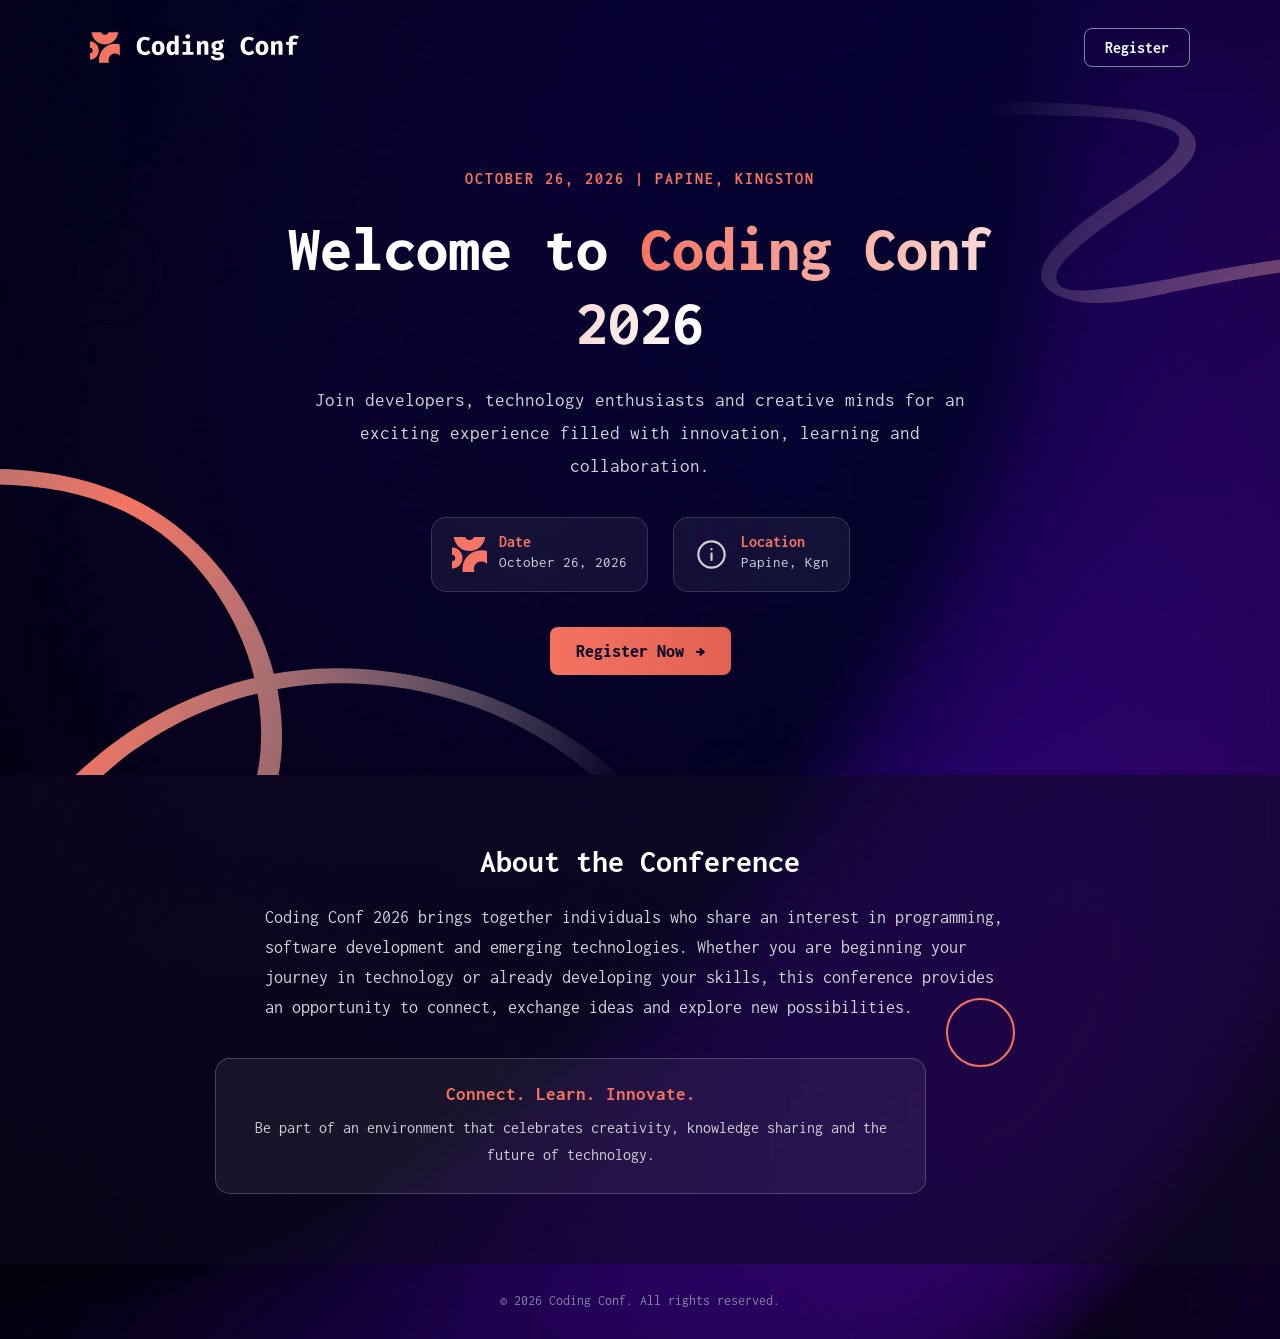
==== index.html @ 29a4d884 "IA#2 Codes and Assets" ====
<!DOCTYPE html>
<html lang="en">
<head>
    <meta charset="UTF-8">
    <meta name="viewport" content="width=device-width, initial-scale=1.0">

    <meta name="description" content="Register for Coding Conf 2026 in Papine, Kingston.">

    <title>Coding Conf 2026 | Home</title>

    <link rel="icon" type="image/png" href="../assets/images/favicon-32x32.png">
    <link href="css/style.css" rel="stylesheet">

    <link rel="preconnect" href="https://fonts.googleapis.com">
    <link rel="preconnect" href="https://fonts.gstatic.com" crossorigin>
    <link href="https://fonts.googleapis.com/css2?family=Inconsolata:wght@400;500;700;800&display=swap" rel="stylesheet">
</head>

<body class="home-page">

    <header class="site-header">
        <nav class="navbar" aria-label="Main navigation">

            <a href="index.html" class="brand">
                <img src="../assets/images/logo-full.svg" alt="Coding Conf logo">
            </a>

            <a href="login.html" class="nav-link">Register</a>

        </nav>
    </header>


    <main>

        <section class="hero-section">

            <img
                src="../assets/images/pattern-squiggly-line-top.svg"
                alt=""
                class="top-decoration"
                aria-hidden="true"
            >

            <div class="hero-content">

                <p class="eyebrow">OCTOBER 26, 2026 | PAPINE, KINGSTON</p>

                <h1>
                    Welcome to
                    <span class="gradient-text">Coding Conf 2026</span>
                </h1>

                <p class="hero-description">
                    Join developers, technology enthusiasts and creative
                    minds for an exciting experience filled with innovation,
                    learning and collaboration.
                </p>

                <div class="event-details">

                    <div class="event-detail">
                        <img src="../assets/images/logo-mark.svg" alt="" aria-hidden="true">
                        <div>
                            <h2>Date</h2>
                            <p>October 26, 2026</p>
                        </div>
                    </div>

                    <div class="event-detail">
                        <img src="../assets/images/icon-info.svg" alt="" aria-hidden="true">
                        <div>
                            <h2>Location</h2>
                            <p>Papine, Kgn</p>
                        </div>
                    </div>

                </div>

                <a href="login.html" class="primary-button">
                    Register Now
                    <span aria-hidden="true">&rarr;</span>
                </a>

            </div>

            <img
                src="../assets/images/pattern-squiggly-line-bottom-desktop.svg"
                alt=""
                class="bottom-decoration desktop-decoration"
                aria-hidden="true"
            >

            <img
                src="../assets/images/pattern-squiggly-line-bottom-mobile-tablet.svg"
                alt=""
                class="bottom-decoration mobile-decoration"
                aria-hidden="true"
            >

        </section>


        <section class="about-section">

            <div class="about-content">

                <h2>About the Conference</h2>

                <p class="about-description">
                    Coding Conf 2026 brings together individuals who share
                    an interest in programming, software development and
                    emerging technologies.

                    Whether you are beginning your journey in technology
                    or already developing your skills, this conference
                    provides an opportunity to connect, exchange ideas
                    and explore new possibilities.
                </p>

                <div class="about-highlight">
                    <h3>Connect. Learn. Innovate.</h3>
                    <p>
                        Be part of an environment that celebrates creativity,
                        knowledge sharing and the future of technology.
                    </p>
                </div>

            </div>

        </section>

    </main>


    <footer class="site-footer">

        <p>&copy; 2026 Coding Conf. All rights reserved.</p>

    </footer>

</body>
</html>
---- css/style.css ----
:root {

    --neutral-0: hsl(0, 0%, 100%);
    --neutral-300: hsl(252, 6%, 83%);
    --neutral-500: hsl(245, 15%, 58%);
    --neutral-700: hsl(245, 19%, 35%);
    --neutral-900: hsl(248, 70%, 10%);

    --orange-500: hsl(7, 88%, 67%);
    --orange-700: hsl(7, 71%, 60%);

    --background: var(--neutral-900);
    --text-color: var(--neutral-0);
    --muted-text: var(--neutral-300);

    --font-family: "Inconsolata", monospace;

    --small-radius: 8px;
    --medium-radius: 15px;
    --large-radius: 22px;

    --transition: 0.3s ease;

    --content-width: 1100px;
}



* {
    margin: 0;
    padding: 0;
    box-sizing: border-box;
}

html {
    scroll-behavior: smooth;
}

body {

    min-height: 100vh;

    font-family: var(--font-family);

    color: var(--text-color);

    background-color: var(--background);

    background-image: url("../assets/images/background-desktop.png");

    background-position: center;

    background-size: cover;

    background-repeat: no-repeat;

    overflow-x: hidden;

    display: flex;

    flex-direction: column;
}

img {
    max-width: 100%;
    display: block;
}

a {
    color: inherit;
    text-decoration: none;
}

button,
input {
    font: inherit;
}

button,
a {
    -webkit-tap-highlight-color: transparent;
}

main {
    flex: 1;
}

::selection {
    background: var(--orange-500);
    color: var(--neutral-900);
}


/* 3. ACCESSIBILITY */

:focus-visible {

    outline: 3px solid var(--orange-500);

    outline-offset: 5px;
}

.skip-link {

    position: absolute;

    left: -9999px;

    top: 10px;

    background: var(--neutral-0);

    color: var(--neutral-900);

    padding: 12px;

    z-index: 1000;
}

.skip-link:focus {
    left: 10px;
}



.site-header {

    width: 100%;

    padding: 28px 6%;
}

.navbar {

    max-width: var(--content-width);

    margin: 0 auto;

    display: flex;

    align-items: center;

    justify-content: space-between;

    gap: 20px;
}

.brand img {

    width: 210px;

    height: auto;
}

.nav-link {

    padding: 10px 20px;

    border: 1px solid rgba(255, 255, 255, 0.5);

    border-radius: var(--small-radius);

    color: var(--neutral-0);

    font-weight: 700;

    transition: var(--transition);
}

.nav-link:hover {

    background: rgba(255, 255, 255, 0.12);

    border-color: var(--orange-500);

    color: var(--orange-500);
}


/* 5. TYPOGRAPHY */

h1,
h2,
h3,
p {
    overflow-wrap: break-word;
}

h1 {

    font-size: clamp(2.1rem, 5vw, 4rem);

    line-height: 1.15;

    font-weight: 800;
}

h2 {
    font-size: clamp(1.5rem, 3vw, 2rem);
}

p {
    line-height: 1.7;
}

.gradient-text {

    background: linear-gradient(
        90deg,
        var(--orange-500),
        var(--neutral-0)
    );

    background-clip: text;

    -webkit-background-clip: text;

    color: transparent;
}


/* 6. BUTTONS */

.primary-button {

    display: inline-flex;

    justify-content: center;

    align-items: center;

    gap: 12px;

    padding: 15px 26px;

    background: linear-gradient(
        90deg,
        var(--orange-500),
        var(--orange-700)
    );

    color: var(--neutral-900);

    border: none;

    border-radius: var(--small-radius);

    font-size: 1.1rem;

    font-weight: 800;

    cursor: pointer;

    transition: transform var(--transition),
                box-shadow var(--transition);
}

.primary-button:hover {

    transform: translateY(-3px);

    box-shadow: 0 10px 25px rgba(251, 103, 86, 0.3);
}

.primary-button:active {
    transform: scale(0.98);
}

.secondary-button {

    display: inline-flex;

    align-items: center;

    justify-content: center;

    padding: 14px 22px;

    border: 1px solid var(--neutral-300);

    border-radius: var(--small-radius);

    transition: var(--transition);
}

.secondary-button:hover {

    background: rgba(255, 255, 255, 0.12);

    border-color: var(--orange-500);
}

.hero-section::before {

    content: "";

    position: absolute;

    top: 18%;

    left: 4%;

    width: 110px;

    height: 110px;

    background: url("../assets/images/pattern-circle.svg")
                center / contain no-repeat;

    opacity: 0.65;

    pointer-events: none;
}

.about-highlight {

    position: relative;

    overflow: hidden;
}

.about-highlight::after {

    content: "";

    position: absolute;

    right: 0;

    bottom: 0;

    width: 100px;

    height: 100px;

    background: url("../assets/images/pattern-lines.svg")
                center / contain no-repeat;

    opacity: 0.35;

    pointer-events: none;
}



.home-page {
    position: relative;
}

.hero-section {

    position: relative;

    width: 100%;

    min-height: 620px;

    padding: 70px 6% 100px;

    display: flex;

    justify-content: center;

    align-items: center;

    text-align: center;

    overflow: hidden;
}

.hero-content {

    position: relative;

    z-index: 2;

    max-width: 850px;

    width: 100%;
}

.eyebrow {

    color: var(--orange-500);

    font-weight: 700;

    letter-spacing: 2px;

    margin-bottom: 20px;
}

.hero-content h1 {
    margin-bottom: 25px;
}

.hero-description {

    max-width: 650px;

    margin: 0 auto 35px;

    color: var(--neutral-300);

    font-size: clamp(1rem, 2vw, 1.2rem);
}

.event-details {

    display: flex;

    justify-content: center;

    flex-wrap: wrap;

    gap: 25px;

    margin-bottom: 35px;
}

.event-detail {

    display: flex;

    align-items: center;

    gap: 12px;

    text-align: left;

    padding: 15px 20px;

    background: rgba(255, 255, 255, 0.06);

    border: 1px solid rgba(255, 255, 255, 0.15);

    border-radius: var(--medium-radius);
}

.event-detail img {

    width: 35px;

    height: 35px;

    object-fit: contain;
}

.event-detail h2 {

    font-size: 1rem;

    color: var(--orange-500);
}

.event-detail p {

    color: var(--neutral-300);

    font-size: 0.95rem;
}

.top-decoration {

    position: absolute;

    top: 0;

    right: 0;

    width: 35%;

    max-width: 450px;

    opacity: 0.7;

    pointer-events: none;
}

.bottom-decoration {

    position: absolute;

    bottom: 0;

    left: 0;

    width: 55%;

    max-width: 650px;

    pointer-events: none;
}

.mobile-decoration {
    display: none;
}


/* About section */

.about-section {

    padding: 70px 6%;

    background: rgba(15, 10, 35, 0.55);
}

.about-content {

    max-width: 850px;

    margin: 0 auto;

    text-align: center;
}

.about-content h2 {

    margin-bottom: 25px;
}

.about-description {

    color: var(--neutral-300);

    font-size: 1.1rem;

    text-align: left;

    max-width: 750px;

    margin: 0 auto 35px;
}


.about-description::after {

    content: "";

    float: right;

    width: 65px;

    height: 65px;

    margin: 5px 0 10px 20px;

    border: 2px solid var(--orange-500);

    border-radius: 50%;

    shape-outside: circle();
}

.about-highlight {

    padding: 25px;

    border: 1px solid rgba(255, 255, 255, 0.2);

    border-radius: var(--medium-radius);

    background: rgba(255, 255, 255, 0.06);
}

.about-highlight h3 {

    color: var(--orange-500);

    margin-bottom: 10px;
}

.about-highlight p {
    color: var(--neutral-300);
}



.registration-main {

    width: 100%;

    padding: 35px 20px 80px;
}

.registration-section {

    width: 100%;

    max-width: 570px;

    margin: 0 auto;
}

.page-heading {

    text-align: center;

    margin-bottom: 40px;
}

.page-heading h1 {

    font-size: clamp(2rem, 5vw, 3rem);

    margin-bottom: 18px;
}

.page-heading p {

    color: var(--neutral-300);

    font-size: 1.05rem;
}


/* Form layout */

#registrationForm {

    display: flex;

    flex-direction: column;

    gap: 23px;
}

.form-group {

    display: flex;

    flex-direction: column;

    gap: 10px;
}

.form-group label {

    font-size: 1.15rem;

    font-weight: 700;
}

.form-group input:not([type="file"]) {

    width: 100%;

    padding: 15px;

    color: var(--neutral-0);

    background: rgba(255, 255, 255, 0.08);

    border: 1px solid var(--neutral-500);

    border-radius: var(--small-radius);

    outline: none;

    transition: border var(--transition),
                background var(--transition);
}

.form-group input::placeholder {
    color: var(--neutral-500);
}

.form-group input:focus {

    border-color: var(--orange-500);

    background: rgba(255, 255, 255, 0.13);
}



.upload-container {

    border: 2px dashed var(--neutral-500);

    border-radius: var(--medium-radius);

    background: rgba(255, 255, 255, 0.06);

    transition: var(--transition);
}

.upload-container:hover,
.upload-container:focus-within {

    border-color: var(--orange-500);

    background: rgba(255, 255, 255, 0.1);
}

.upload-label {

    min-height: 165px;

    padding: 25px;

    display: flex;

    flex-direction: column;

    justify-content: center;

    align-items: center;

    gap: 10px;

    text-align: center;

    cursor: pointer;
}

.upload-label img {

    width: 45px;

    height: 45px;

    padding: 8px;

    border-radius: 10px;

    background: rgba(255, 255, 255, 0.1);
}

.upload-label span {
    font-weight: 700;
}

.upload-subtext {

    color: var(--neutral-300);

    font-size: 0.9rem;

    font-weight: 400 !important;
}

/* Visually hide file input while retaining keyboard access. */

#avatar {

    position: absolute;

    width: 1px;

    height: 1px;

    padding: 0;

    margin: -1px;

    overflow: hidden;

    clip: rect(0, 0, 0, 0);

    white-space: nowrap;

    border: 0;
}

.upload-container:has(#avatar:focus-visible) {

    outline: 3px solid var(--orange-500);

    outline-offset: 5px;
}

.upload-info {

    display: flex;

    align-items: center;

    gap: 8px;

    color: var(--neutral-300);

    font-size: 0.85rem;
}

.upload-info img {

    width: 17px;

    height: 17px;
}



.preview-container {

    display: flex;

    align-items: center;

    gap: 12px;

    padding: 12px;

    border-radius: var(--small-radius);

    background: rgba(255, 255, 255, 0.08);
}

.preview-container[hidden] {
    display: none;
}

.preview-container img {

    width: 50px;

    height: 50px;

    border-radius: 10px;

    object-fit: cover;
}

.preview-container span {

    color: var(--neutral-300);

    overflow-wrap: anywhere;
}


/* Validation errors */

.error-message {

    min-height: 18px;

    color: #ff9b91;

    font-size: 0.9rem;

    font-weight: 700;
}

.form-group.has-error input:not([type="file"]) {

    border-color: #ff786e;

    background: rgba(255, 100, 100, 0.08);
}

.form-group.has-error .upload-container {

    border-color: #ff786e;
}

.form-footer {

    text-align: center;

    color: var(--neutral-300);

    font-size: 0.95rem;
}

.form-footer a {

    color: var(--orange-500);

    text-decoration: underline;
}

.submit-button {
    width: 100%;
}



.ticket-main {

    width: 100%;

    padding: 35px 20px 80px;
}

.confirmation-section {

    max-width: 850px;

    margin: 0 auto;

    text-align: center;
}

.confirmation-heading {

    margin-bottom: 45px;
}

.confirmation-heading h1 {

    font-size: clamp(2rem, 5vw, 3.5rem);

    margin-bottom: 12px;
}

.confirmation-heading p {

    color: var(--neutral-300);
}

.confirmation-heading #readyMessage {

    font-size: 1.4rem;

    color: var(--orange-500);

    font-weight: 700;
}

.confirmation-description {

    margin-top: 15px;
}


/* Glassmorphism ticket */

.ticket-card {

    position: relative;

    width: 100%;

    max-width: 750px;

    min-height: 280px;

    margin: 0 auto;

    padding: 30px;

    overflow: hidden;

    text-align: left;

    border: 1px solid rgba(255, 255, 255, 0.35);

    border-radius: var(--large-radius);

    background: rgba(255, 255, 255, 0.09);

    backdrop-filter: blur(18px);

    -webkit-backdrop-filter: blur(18px);

    box-shadow: 0 15px 45px rgba(0, 0, 0, 0.3);

    animation: ticketAppear 0.7s ease;
}



.ticket-pattern {

    position: absolute;

    inset: 0;

    background-image: url("../assets/images/pattern-ticket.svg");

    background-position: center;

    background-size: 100% 100%;

    background-repeat: no-repeat;

    opacity: 0.45;

    pointer-events: none;
}

.ticket-content {

    position: relative;

    z-index: 1;
}

.ticket-top {

    display: flex;

    align-items: flex-start;

    justify-content: space-between;

    gap: 15px;
}

.ticket-brand {

    display: flex;

    align-items: center;

    gap: 15px;
}

.ticket-brand img {

    width: 55px;

    height: 55px;

    object-fit: contain;
}

.ticket-brand h2 {

    font-size: clamp(1.2rem, 3vw, 1.7rem);

    margin-bottom: 5px;
}

.ticket-brand p {

    color: var(--neutral-300);

    font-size: 0.9rem;
}

.ticket-label {

    padding: 7px 12px;

    border: 1px solid rgba(255, 255, 255, 0.35);

    border-radius: 20px;

    color: var(--orange-500);

    font-size: 0.75rem;

    font-weight: 800;

    letter-spacing: 1px;
}

.ticket-divider {

    width: 100%;

    margin: 25px 0;

    border-top: 1px dashed rgba(255, 255, 255, 0.45);
}

.ticket-bottom {

    display: flex;

    align-items: center;

    justify-content: space-between;

    gap: 15px;
}

.attendee-information {

    display: flex;

    align-items: center;

    gap: 15px;

    min-width: 0;
}

.ticket-avatar {

    width: 75px;

    height: 75px;

    flex-shrink: 0;

    border-radius: 12px;

    border: 2px solid var(--orange-500);

    object-fit: cover;
}

.attendee-details {
    min-width: 0;
}

.attendee-details h3 {

    font-size: 1.3rem;

    margin-bottom: 3px;
}

.attendee-details p {

    color: var(--neutral-300);

    font-size: 0.85rem;

    overflow-wrap: anywhere;
}

.attendee-details a {

    display: inline-flex;

    align-items: center;

    gap: 7px;

    margin-top: 5px;

    color: var(--neutral-0);

    font-size: 0.9rem;

    text-decoration: underline;

    overflow-wrap: anywhere;
}

.attendee-details a:hover {
    color: var(--orange-500);
}

.attendee-details a img {

    width: 17px;

    height: 17px;
}

.ticket-number {

    display: flex;

    flex-direction: column;

    align-items: flex-end;

    gap: 8px;
}

.ticket-number span {

    color: var(--neutral-300);

    font-size: 0.85rem;

    text-transform: uppercase;

    letter-spacing: 1px;
}

.ticket-number strong {

    color: var(--orange-500);

    font-size: clamp(1.3rem, 3vw, 2rem);
}


/* Ticket actions */

.ticket-actions {

    display: flex;

    justify-content: center;

    flex-wrap: wrap;

    gap: 15px;

    margin-top: 35px;
}



.site-footer {

    padding: 25px 15px;

    text-align: center;

    color: var(--neutral-500);

    font-size: 0.9rem;
}



@keyframes ticketAppear {

    from {

        opacity: 0;

        transform: translateY(25px);
    }

    to {

        opacity: 1;

        transform: translateY(0);
    }
}




:is(.hero-section, .registration-section, .confirmation-section) h1 {
    font-weight: 800;
}


:where(.event-detail, .about-highlight, .upload-container) {
    transition: var(--transition);
}


.form-group input:not([type="file"]):hover {
    border-color: var(--orange-500);
}


.form-group:has(.error-message:not(:empty)) {
    gap: 10px;
}



@media screen and (max-width: 900px) {

    body {

        background-image: url("../assets/images/background-tablet.png");
    }

    .hero-section {

        min-height: 580px;

        padding-top: 55px;
    }

    .hero-content {
        max-width: 700px;
    }

    .top-decoration {
        width: 45%;
    }

    .desktop-decoration {
        display: none;
    }

    .mobile-decoration {

        display: block;

        width: 65%;
    }

    .ticket-card {
        max-width: 680px;
    }
}



@media screen and (max-width: 600px) {

    body {

        background-image: url("../assets/images/background-mobile.png");
    }

    .site-header {
        padding: 20px 5%;
    }

    .brand img {
        width: 165px;
    }

    .nav-link {
        padding: 8px 13px;
        font-size: 0.9rem;
    }

    .hero-section {

        min-height: 600px;

        padding: 60px 6% 100px;
    }

    .hero-content h1 {
        font-size: clamp(2rem, 9vw, 3rem);
    }

    .hero-description {
        font-size: 1rem;
    }

    .event-details {

        flex-direction: column;

        align-items: stretch;

        gap: 12px;
    }

    .event-detail {
        width: 100%;
    }

    .top-decoration {
        width: 65%;
    }

    .mobile-decoration {
        width: 90%;
    }

    .about-section {
        padding: 55px 7%;
    }

    .about-description {
        font-size: 1rem;
    }

    .registration-main,
    .ticket-main {
        padding: 25px 6% 65px;
    }

    .page-heading {
        margin-bottom: 30px;
    }

    .page-heading h1 {
        font-size: 2.2rem;
    }

    .form-group label {
        font-size: 1.05rem;
    }

    .ticket-card {
        padding: 20px;
        min-height: 250px;
    }

    .ticket-top {
        gap: 8px;
    }

    .ticket-brand {
        gap: 10px;
    }

    .ticket-brand img {
        width: 42px;
        height: 42px;
    }

    .ticket-brand h2 {
        font-size: 1.15rem;
    }

    .ticket-brand p {
        font-size: 0.75rem;
    }

    .ticket-label {
        padding: 6px 8px;
        font-size: 0.65rem;
    }

    .ticket-bottom {
        align-items: flex-start;
        flex-direction: column;
    }

    .ticket-avatar {
        width: 60px;
        height: 60px;
    }

    .attendee-details h3 {
        font-size: 1.1rem;
    }

    .ticket-number {
        align-items: flex-start;
        margin-left: 75px;
    }

    .ticket-actions {
        flex-direction: column;
    }

    .ticket-actions a,
    .ticket-actions button {
        width: 100%;
    }

}


/* =========================================
   15. REDUCED MOTION ACCESSIBILITY
   ========================================= */

@media (prefers-reduced-motion: reduce) {

    *,
    *::before,
    *::after {

        scroll-behavior: auto !important;

        animation-duration: 0.01ms !important;

        animation-iteration-count: 1 !important;

        transition-duration: 0.01ms !important;
    }
}



@media print {

    body {

        background: white;

        color: black;
    }

    .site-header,
    .site-footer,
    .ticket-actions {
        display: none !important;
    }

    .ticket-main {
        padding: 20px;
    }

    .confirmation-heading {
        color: black;
    }

    .ticket-card {

        background: white;

        color: black;

        border: 2px solid black;

        box-shadow: none;

        backdrop-filter: none;
    }

    .ticket-brand p,
    .attendee-details p,
    .ticket-number span {
        color: #333;
    }

}
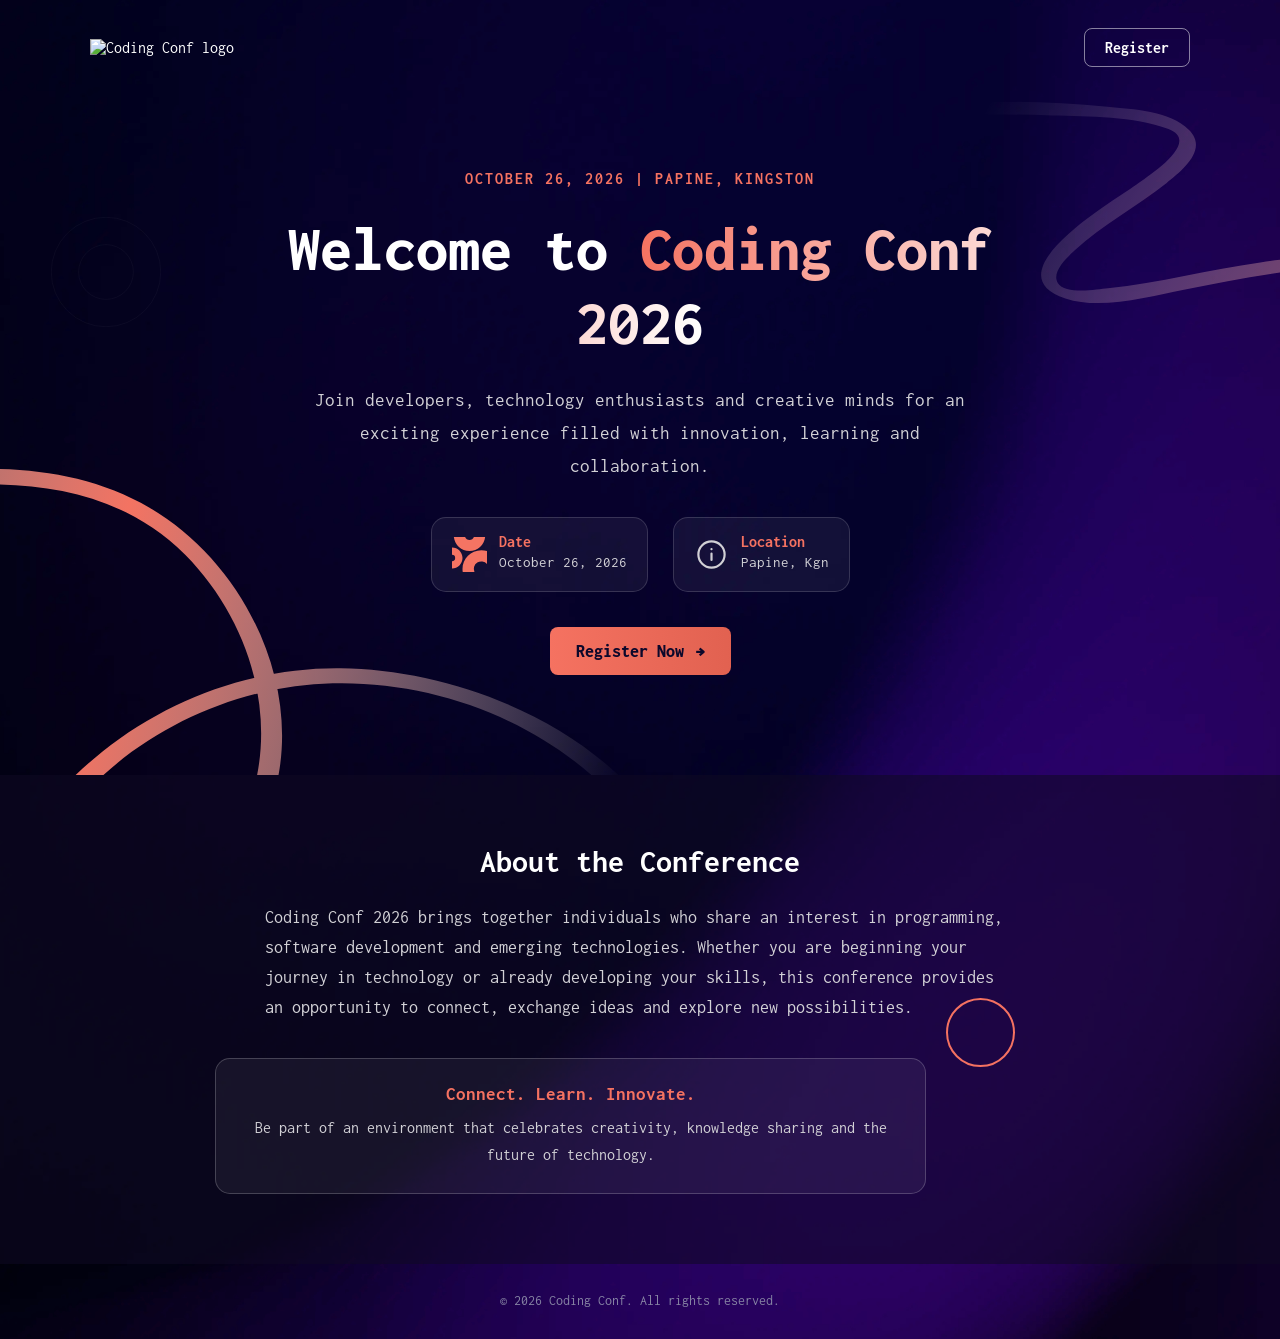
==== commit 6804b3db: "Fix HTML structure and update logo link" ====
--- a/index.html
+++ b/index.html
@@ -22,7 +22,7 @@
         <nav class="navbar" aria-label="Main navigation">
 
             <a href="index.html" class="brand">
-                <img src="../assets/images/logo-full.svg" alt="Coding Conf logo">
+                <img src="../https://github.com/CassandraGivans/2508013_IA2_S1AY27/blob/main/assets/images/logo-full.svg" alt="Coding Conf logo">
             </a>
 
             <a href="login.html" class="nav-link">Register</a>
@@ -140,4 +140,4 @@
     </footer>
 
 </body>
-</html>+</html>
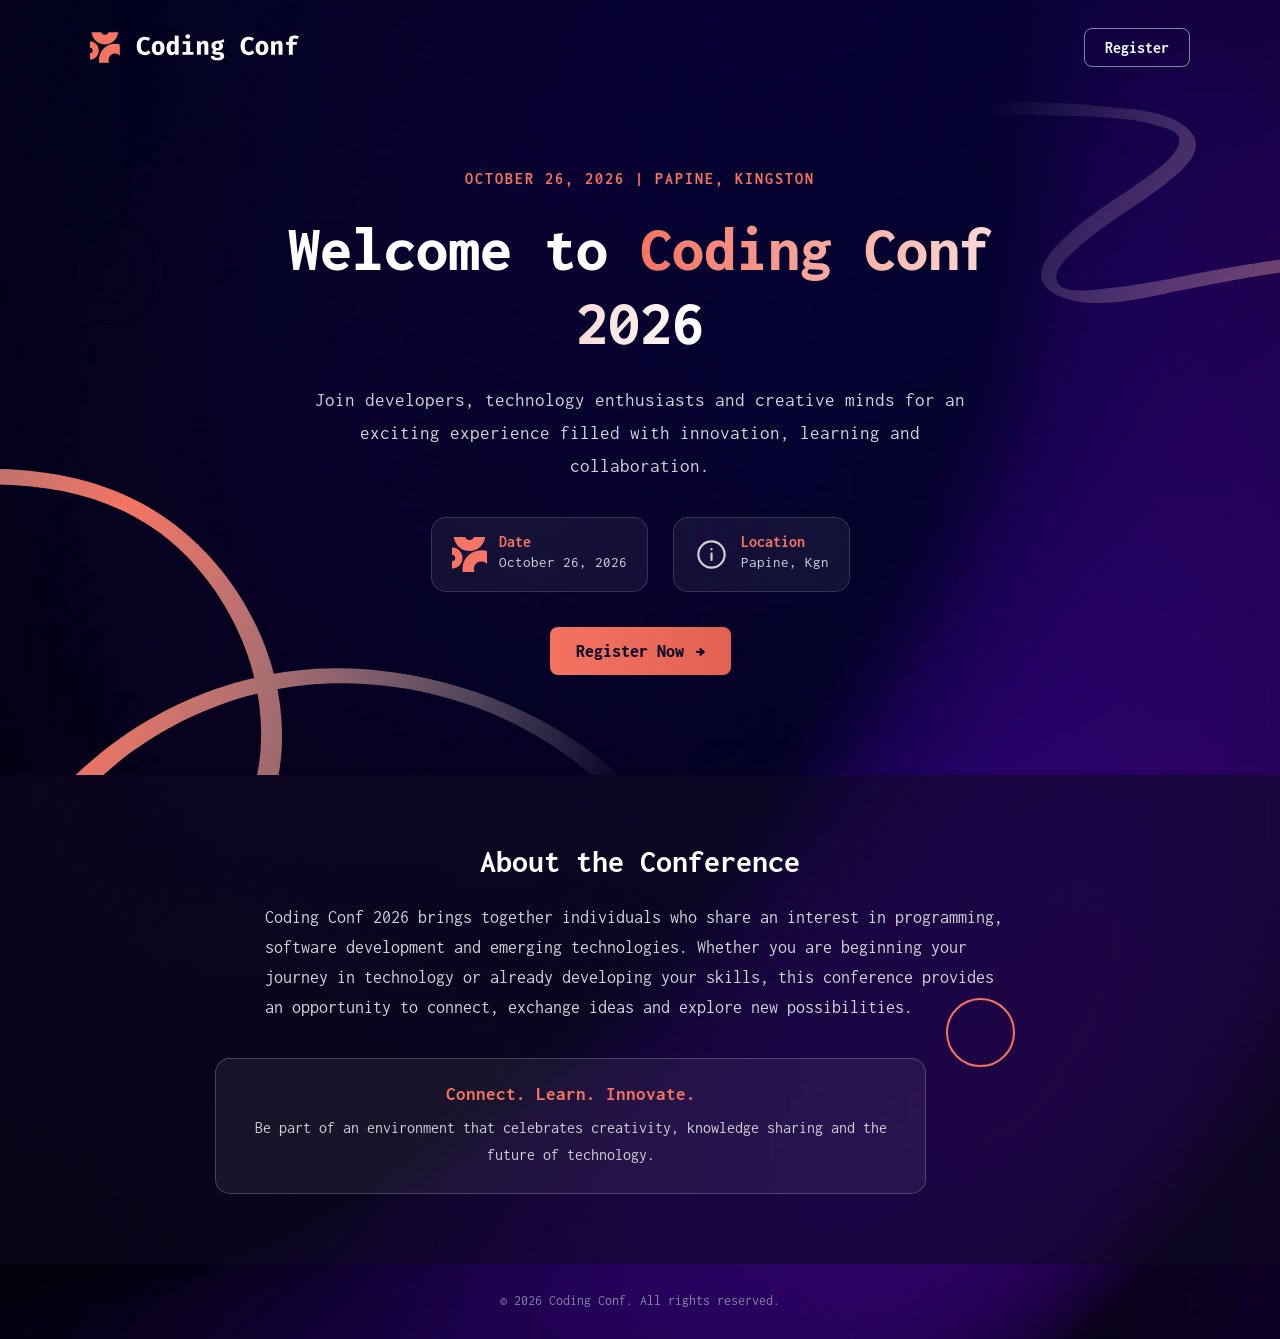
==== commit 1de4c979: "Fix published asset and script paths" ====
--- a/index.html
+++ b/index.html
@@ -8,7 +8,7 @@
 
     <title>Coding Conf 2026 | Home</title>
 
-    <link rel="icon" type="image/png" href="../assets/images/favicon-32x32.png">
+    <link rel="icon" type="image/png" href="assets/images/favicon-32x32.png">
     <link href="css/style.css" rel="stylesheet">
 
     <link rel="preconnect" href="https://fonts.googleapis.com">
@@ -22,7 +22,7 @@
         <nav class="navbar" aria-label="Main navigation">
 
             <a href="index.html" class="brand">
-                <img src="../https://github.com/CassandraGivans/2508013_IA2_S1AY27/blob/main/assets/images/logo-full.svg" alt="Coding Conf logo">
+                <img src="assets/images/logo-full.svg" alt="Coding Conf logo">
             </a>
 
             <a href="login.html" class="nav-link">Register</a>
@@ -36,7 +36,7 @@
         <section class="hero-section">
 
             <img
-                src="../assets/images/pattern-squiggly-line-top.svg"
+                src="assets/images/pattern-squiggly-line-top.svg"
                 alt=""
                 class="top-decoration"
                 aria-hidden="true"
@@ -60,7 +60,7 @@
                 <div class="event-details">
 
                     <div class="event-detail">
-                        <img src="../assets/images/logo-mark.svg" alt="" aria-hidden="true">
+                        <img src="assets/images/logo-mark.svg" alt="" aria-hidden="true">
                         <div>
                             <h2>Date</h2>
                             <p>October 26, 2026</p>
@@ -68,7 +68,7 @@
                     </div>
 
                     <div class="event-detail">
-                        <img src="../assets/images/icon-info.svg" alt="" aria-hidden="true">
+                        <img src="assets/images/icon-info.svg" alt="" aria-hidden="true">
                         <div>
                             <h2>Location</h2>
                             <p>Papine, Kgn</p>
@@ -85,14 +85,14 @@
             </div>
 
             <img
-                src="../assets/images/pattern-squiggly-line-bottom-desktop.svg"
+                src="assets/images/pattern-squiggly-line-bottom-desktop.svg"
                 alt=""
                 class="bottom-decoration desktop-decoration"
                 aria-hidden="true"
             >
 
             <img
-                src="../assets/images/pattern-squiggly-line-bottom-mobile-tablet.svg"
+                src="assets/images/pattern-squiggly-line-bottom-mobile-tablet.svg"
                 alt=""
                 class="bottom-decoration mobile-decoration"
                 aria-hidden="true"
